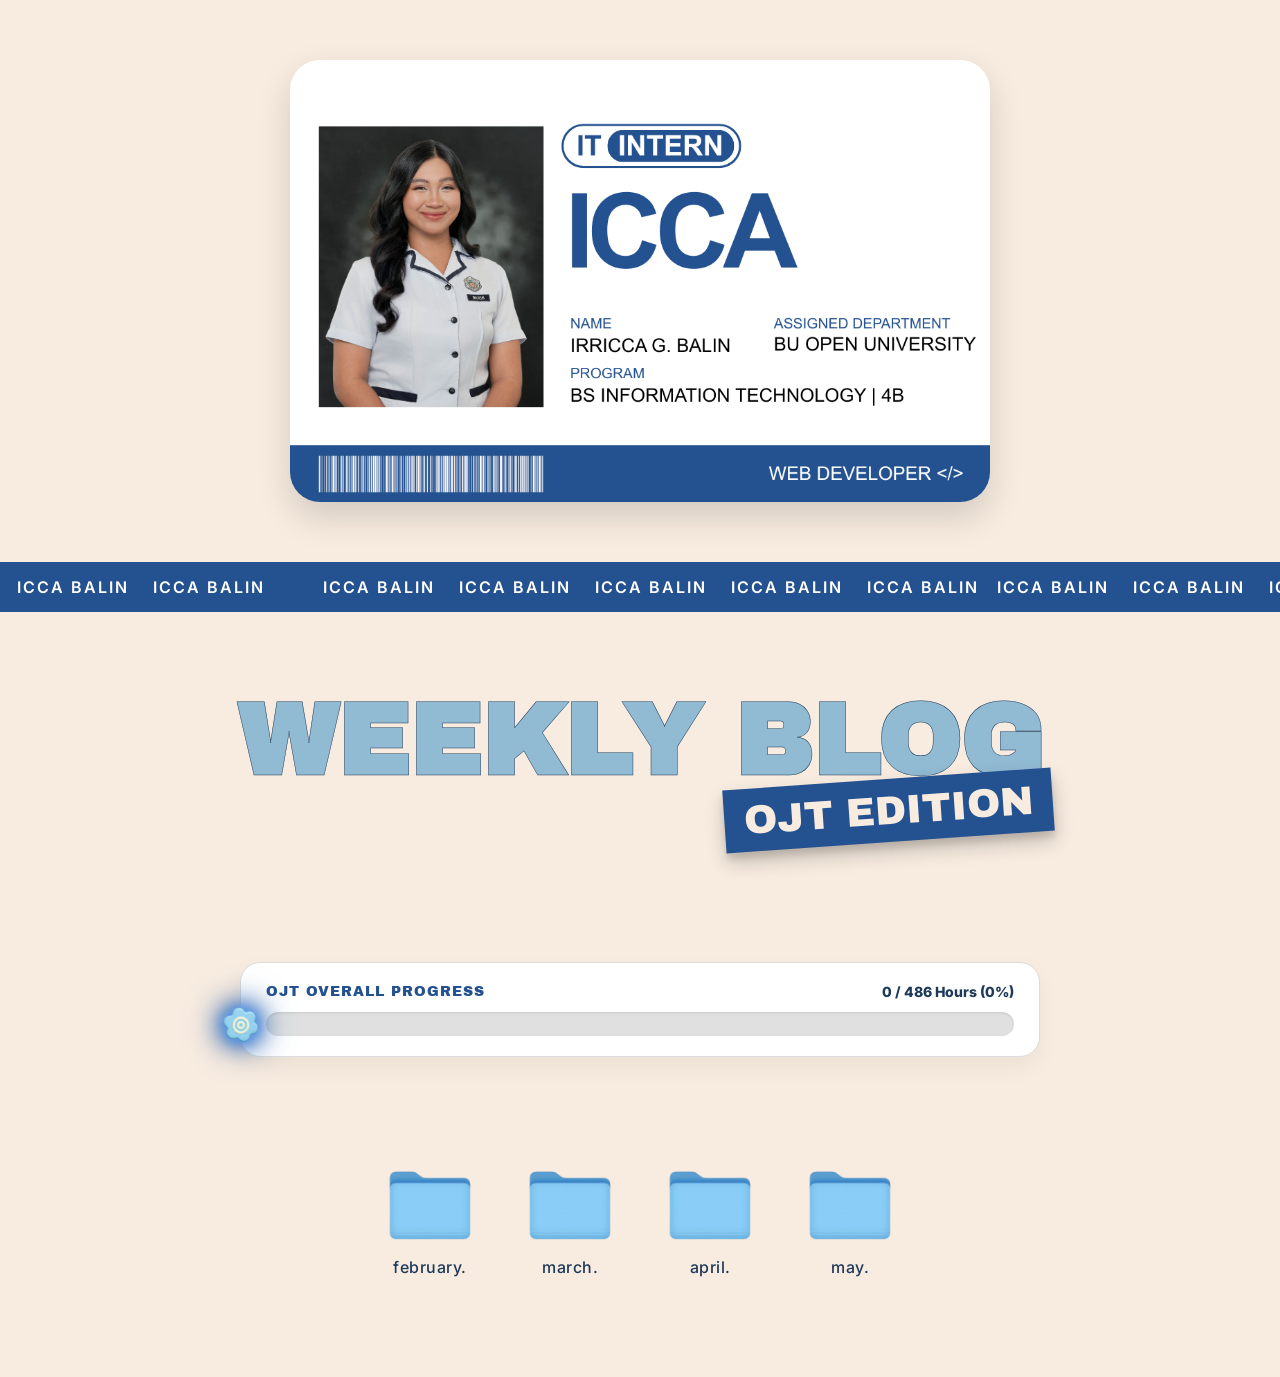
==== OJT_BLOG/landing.html @ 241b34da "final weekly blog site - complete project" ====
<!DOCTYPE html>
<html lang="en">
<head>
    <meta charset="UTF-8">
    <meta name="viewport" content="width=device-width, initial-scale=1.0">
    <title>ICCA Landing Page</title>
    <link rel="stylesheet" href="landing.css">
</head>
<body>

    <div class="landing-container">
        <div class="id-card-section">
            <img src="ID_BLOG.png" alt="ICCA ID Card" class="id-card-img">
        </div>

        <div class="name-repeated-section">
            <div class="marquee-content">
                <span>ICCA BALIN &nbsp;&nbsp; ICCA BALIN &nbsp;&nbsp; ICCA BALIN &nbsp;&nbsp; ICCA BALIN &nbsp;&nbsp; ICCA BALIN &nbsp;&nbsp;</span>
                <span>ICCA BALIN &nbsp;&nbsp; ICCA BALIN &nbsp;&nbsp; ICCA BALIN &nbsp;&nbsp; ICCA BALIN &nbsp;&nbsp; ICCA BALIN &nbsp;&nbsp;ICCA BALIN &nbsp;&nbsp; ICCA BALIN &nbsp;&nbsp; ICCA BALIN &nbsp;&nbsp; ICCA BALIN &nbsp;&nbsp; ICCA BALIN &nbsp;&nbsp;</span>
                
            </div>
        </div>

        <div class="weekly-blog-section">
            <div class="title-container">
                <h1 class="weekly-blog-text">WEEKLY BLOG</h1>
                <div class="ojt-tag">
                    <span>OJT EDITION</span>
                </div>
            </div>
        </div>

        <div class="overall-progress-container">
            <div class="progress-info">
                <span class="progress-label">OJT OVERALL PROGRESS</span>
                <span id="progress-text" class="progress-stats">0 / 486 Hours (0%)</span>
            </div>
            <div class="progress-bar-wrapper">
                <div class="progress-bar-bg">
                    <div id="main-progress-fill" class="progress-bar-fill" style="width: 0%">
                        <img id="progress-star" class="progress-star" src="star.png" alt="star">
                    </div>
                </div>
            </div>
        </div>

        <div class="folders-section">
            <div class="folder-item" onclick="showFolderContent('february')">
                <img src="folder.png" alt="February" class="folder-img">
                <p class="folder-label">february.</p>
            </div>
            <div class="folder-item" onclick="showFolderContent('march')">
                <img src="folder.png" alt="March" class="folder-img">
                <p class="folder-label">march.</p>
            </div>
            <div class="folder-item" onclick="showFolderContent('april')">
                <img src="folder.png" alt="April" class="folder-img">
                <p class="folder-label">april.</p>
            </div>
            <div class="folder-item" onclick="showFolderContent('may')">
                <img src="folder.png" alt="May" class="folder-img">
                <p class="folder-label">may.</p>
            </div>
        </div>

        <div id="blog-content-area" class="blog-details-container" style="display: none;">
        </div>
    </div>

    <div id="imgModal" class="img-modal" onclick="closeModal(event)">
    <div class="modal-box" onclick="event.stopPropagation()">
        <div class="modal-close" onclick="closeModal(event)">✕</div>
        <div id="modalGallery" class="modal-gallery"></div>
    </div>
</div>


    <script>
/* ===============================
   HELPER: Fix decimal issues (clean numbers)
================================ */
function cleanNumber(value) {
    let num = parseFloat(value);
    if (isNaN(num)) return 0;
    if (Math.abs(num - Math.round(num)) < 0.01) {
        return Math.round(num);
    }
    return Math.round(num * 10) / 10;
}

function formatHoursDisplay(value) {
    let cleaned = cleanNumber(value);
    if (Number.isInteger(cleaned)) {
        return cleaned.toString();
    }
    return cleaned.toString();
}

/* ===============================
   SHOW FOLDER CONTENT
================================ */
function showFolderContent(month) {
    const area = document.getElementById('blog-content-area');
    const rawData = localStorage.getItem('ojtBlogData');

    if (!rawData) {
        area.innerHTML = `<p style="text-align:center;">Walang laman ito, teh.</p>`;
        area.style.display = "block";
        return;
    }

    let storedData = JSON.parse(rawData);
    if (!storedData[month] || storedData[month].length === 0) {
        area.innerHTML = `<p style="text-align:center;">waley pa laman hehe.</p>`;
        area.style.display = "block";
        return;
    }

    const data = storedData[month];
    area.style.display = "block";

    let totalMonthHours = 0;
    let totalMonthDays = 0;

    data.forEach(item => {
        if (item.pairs && Array.isArray(item.pairs)) {
            item.pairs.forEach(pair => {
                const h = parseFloat(pair.hours) || 0;
                const d = parseFloat(pair.days) || 0;
                totalMonthHours += h;
                totalMonthDays += d;
            });
        }
    });
    
    totalMonthHours = cleanNumber(totalMonthHours);
    totalMonthDays = cleanNumber(totalMonthDays);

    let html = `
        <div class="monthly-summary-container">
            <h2 class="month-label-display">${month.toUpperCase()} SUMMARY</h2>
            <div class="work-hours-capsule summary-pill">
                Total Days: <span class="hours-num">${totalMonthDays}</span>
                <span class="separator-bar">|</span>
                Total Hours: <span class="hours-num">${totalMonthHours}</span>
            </div>
        </div>
        <div class="week-accordion">
    `;

    data.forEach(item => {
        html += `
            <div class="week-bar" onclick="toggleWeek(this)">
                <div class="week-title">${escapeHtml(item.week)}</div>
                <div class="week-date">${escapeHtml(item.date || "")}</div>
            </div>
            <div class="week-content">
        `;

        const pairs = item.pairs || [];
        pairs.forEach((pair, index) => {
            const reverse = index % 2 ? 'reverse' : '';
            const images = Array.isArray(pair.images) ? pair.images : [];
            const sliderId = `slider-${Math.random().toString(36).substr(2, 9)}`;
            
            const cleanDays = formatHoursDisplay(pair.days || '0');
            const cleanHours = formatHoursDisplay(pair.hours || '0');

            html += `
                <div class="accomplishment-card ${reverse}">
                    <div class="acc-img-container">
                        ${images.length ? `
                            <div class="acc-slider" id="${sliderId}" data-images='${JSON.stringify(images)}' onclick='openModal(this.getAttribute("data-images"))'>
                                ${images.map((img, i) => `<img src="${img}" class="slide ${i === 0 ? 'active' : ''}" onerror="this.src='placeholder.jpg'">`).join('')}
                            </div>
                        ` : `<img src="placeholder.jpg" class="acc-img">`}
                    </div>

                    <div class="acc-info">
                        <div class="acc-header">
                            <h3 class="acc-title">${escapeHtml(pair.title)}</h3>
                            <div class="work-hours-capsule">
                                Days Present: <span class="hours-num">${cleanDays}</span>
                                <span class="separator-bar">|</span>
                                Total Hours: <span class="hours-num">${cleanHours}</span>
                            </div>
                        </div>
                        <p class="acc-desc">
                            ${escapeHtml(pair.description || "").replace(/\n/g, '<br>')}
                        </p>
                    </div>
                </div>
            `;
            if (images.length > 1) setTimeout(() => initSlider(sliderId), 100);
        });
        html += `</div>`;
    });

    html += `</div>`;
    area.innerHTML = html;
    area.scrollIntoView({ behavior: 'smooth' });
}

/* ===============================
   ACCORDION TOGGLE
================================ */
function toggleWeek(el) {
    const content = el.nextElementSibling;
    const isOpen = content.classList.contains('open');

    document.querySelectorAll('.week-content').forEach(c => {
        c.style.maxHeight = null;
        c.classList.remove('open');
    });

    if (!isOpen) {
        content.classList.add('open');
        content.style.maxHeight = content.scrollHeight + 200 + "px";
    }
}

/* ===============================
   IMAGE SLIDER
================================ */
function initSlider(sliderId) {
    const slider = document.getElementById(sliderId);
    if (!slider) return;

    const slides = slider.querySelectorAll('.slide');
    if (slides.length <= 1) return;

    let index = 0;
    setInterval(() => {
        slides[index].classList.remove('active');
        index = (index + 1) % slides.length;
        slides[index].classList.add('active');
    }, 3000);
}

/* ===============================
   MODAL GALLERY
================================ */
function openModal(images) {
    const modal = document.getElementById('imgModal');
    const gallery = document.getElementById('modalGallery');

    let parsedImages = [];

    try {
        parsedImages = JSON.parse(images || "[]");
    } catch (e) {
        console.error("Modal parse error:", e);
        parsedImages = [];
    }

    gallery.innerHTML = parsedImages.map(img =>
        `<img src="${img}" onerror="this.src='placeholder.jpg'">`
    ).join('');

    modal.classList.add('active');
}

function closeModal(e) {
    const modal = document.getElementById('imgModal');

    if (!e || e.target.id === 'imgModal') {
        modal.classList.remove('active');
    }

    if (e && e.target.closest('.modal-close')) {
        modal.classList.remove('active');
    }
}

/* ===============================
   UPDATE STAR POSITION - SUMASABAY SA PROGRESS
================================ */
function updateStarPosition() {
    const progressFill = document.getElementById('main-progress-fill');
    const star = document.getElementById('progress-star');
    
    if (progressFill && star) {
        const fillWidth = progressFill.offsetWidth;
        const starWidth = star.offsetWidth;
        
        // I-position ang star sa dulo ng progress fill
        // Ang negative right value ay ilalagay ang star sa right edge ng fill
        if (fillWidth > 0) {
            // Para lumabas ng konti sa dulo ng fill
            star.style.right = `-${starWidth / 2}px`;
        }
        
        // Kapag almost full na (98% pataas), adjust para hindi lumampas
        const parentWidth = progressFill.parentElement.offsetWidth;
        const percentage = (fillWidth / parentWidth) * 100;
        
        if (percentage > 98) {
            star.style.right = 'auto';
            star.style.left = `${fillWidth - starWidth/2}px`;
        }
    }
}

/* ===============================
   UPDATE OVERALL PROGRESS - DITO GUMAGALAW ANG STAR
================================ */
function updateOverallProgress() {
    const rawData = localStorage.getItem('ojtBlogData');
    const targetHours = 486;
    let totalHours = 0;

    if (rawData) {
        const storedData = JSON.parse(rawData);
        for (const month in storedData) {
            if (storedData[month] && Array.isArray(storedData[month])) {
                storedData[month].forEach(week => {
                    if (week.pairs && Array.isArray(week.pairs)) {
                        week.pairs.forEach(pair => {
                            totalHours += parseFloat(pair.hours) || 0;
                        });
                    }
                });
            }
        }
    }
    
    let cleanTotalHours = cleanNumber(totalHours);
    let percent = (cleanTotalHours / targetHours) * 100;
    percent = Math.min(percent, 100);
    let percentDisplay = Math.round(percent * 10) / 10;
    
    // Update ang width ng progress bar
    const progressFill = document.getElementById('main-progress-fill');
    progressFill.style.width = percent + "%";
    
    // Update ang text
    document.getElementById('progress-text').innerText = `${cleanTotalHours} / ${targetHours} Hours (${percentDisplay}%)`;
    
    // IMPORTANTE: Tawagin para gumalaw ang star kasama ng progress bar
    // Maghintay ng konti para matapos ang CSS transition
    setTimeout(() => {
        updateStarPosition();
    }, 50);
    
    // Para siguradong tama ang position pagkatapos ng animation
    setTimeout(() => {
        updateStarPosition();
    }, 850);
}

/* ===============================
   SECURITY: Escape HTML
================================ */
function escapeHtml(str) {
    if (!str) return '';
    return str.replace(/[&<>]/g, m =>
        m === '&' ? '&amp;' : m === '<' ? '&lt;' : '&gt;'
    );
}

/* ===============================
   INITIALIZE - LISTEN SA PAGE LOAD AT STORAGE CHANGES
================================ */
document.addEventListener('DOMContentLoaded', () => {
    updateOverallProgress();
    
    // Gumamit ng ResizeObserver para ma-detect ang size changes ng progress bar
    const observer = new ResizeObserver(() => {
        updateStarPosition();
    });
    
    const progressFill = document.getElementById('main-progress-fill');
    if (progressFill) observer.observe(progressFill);
    
    // Makinig sa localStorage changes (kung mag-add ng hours sa ibang tab)
    window.addEventListener('storage', (e) => {
        if (e.key === 'ojtBlogData') {
            updateOverallProgress();
        }
    });
});

// Para sa mga mag-aadd ng hours through forms, pwedeng tawagin ito manually
window.refreshProgress = function() {
    updateOverallProgress();
};


</script>
</body>
</html>
---- OJT_BLOG/landing.css ----
@import url('https://fonts.googleapis.com/css2?family=Archivo+Black&family=Inter:wght@400;700&display=swap');

* {
    margin: 0;
    padding: 0;
    box-sizing: border-box;
}

body {
    background-color: #F8ECE0;
    color: #1e3a5a;
    font-family: 'Inter', sans-serif;
    overflow-x: hidden;
}

.landing-container {
    display: flex;
    flex-direction: column;
    align-items: center;
    padding: 60px 0;
}

/* --- ID Card Section --- */
.id-card-section {
    width: 90%;
    max-width: 700px;
    margin-bottom: 60px;
    perspective: 1000px;
}

.id-card-img {
    width: 100%;
    height: auto;
    display: block;
    border-radius: 30px;
    box-shadow: 0 15px 35px rgba(0, 0, 0, 0.15);
    animation: floatingID 4s ease-in-out infinite;
    transition: transform 0.4s cubic-bezier(0.175, 0.885, 0.32, 1.275), box-shadow 0.3s ease;
}

@keyframes floatingID {
    0% {
        transform: rotate(-3deg) translateY(0px);
    }
    50% {
        transform: rotate(-2deg) translateY(-15px);
    }
    100% {
        transform: rotate(-3deg) translateY(0px);
    }
}

.id-card-img:hover {
    animation-play-state: paused;
    transform: rotate(0deg) scale(1.03) translateY(-5px);
    box-shadow: 0 25px 50px rgba(0, 0, 0, 0.2);
    cursor: pointer;
}

/* --- Repeated Name Section (STATIC - NO MOVEMENT) --- */
.name-repeated-section {
    background-color: #245290;
    color: #ffffff;
    width: 100%;
    padding: 15px 0;
    margin-bottom: 60px;
    overflow: hidden;
    text-align: center;
}

.marquee-content {
    display: flex;
    justify-content: center;
    white-space: nowrap;
    width: 100%;
}

.marquee-content span {
    font-size: 16px;
    font-weight: 600;
    letter-spacing: 2px;
    padding: 0 20px;
    display: inline-block;
}

/* --- Weekly Blog Section --- */
.weekly-blog-section {
    width: 100%;
    display: flex;
    justify-content: center;
    padding: 20px;
}

.title-container {
    position: relative;
    display: inline-block;
}

.weekly-blog-text {
    font-family: 'Archivo Black', sans-serif;
    font-size: 100px;
    color: #91bad3;
    -webkit-text-stroke: .5px #1e3a5a;
    line-height: 1;
    text-align: center;
}

.ojt-tag {
    background-color: #245290;
    padding: 10px 20px;
    position: absolute;
    bottom: -50px;
    right: -10px;
    transform: rotate(-4deg);
    box-shadow: 0 10px 20px rgba(0, 0, 0, 0.2), 0 6px 6px rgba(0, 0, 0, 0.1);
    transition: all 0.3s ease;
}

.ojt-tag:hover {
    transform: rotate(-4deg) translateY(-3px);
    box-shadow: 0 15px 30px rgba(0, 0, 0, 0.25);
}

.ojt-tag span {
    color: #F8ECE0;
    font-family: 'Archivo Black', sans-serif;
    font-size: 40px;
    display: block;
}

/* --- Progress Bar with Star Image and Glow --- */
.overall-progress-container {
    width: 90%;
    max-width: 800px;
    margin: 150px auto 0 auto;
    background: #ffffff;
    padding: 20px 25px;
    border-radius: 20px;
    box-shadow: 0 10px 25px rgba(0,0,0,0.05);
    border: 1px solid #dcdcdc;
    position: relative;
}

.progress-info {
    display: flex;
    justify-content: space-between;
    align-items: center;
    margin-bottom: 12px;
    flex-wrap: wrap;
    gap: 10px;
}

.progress-label {
    font-family: 'Archivo Black', sans-serif;
    font-size: 14px;
    color: #245290;
    letter-spacing: 1px;
}

.progress-stats {
    font-family: 'Inter', sans-serif;
    font-weight: 800;
    font-size: 14px;
    color: #1e3a5a;
}

.progress-bar-wrapper {
    position: relative;
    width: 100%;
}

.progress-bar-bg {
    width: 100%;
    height: 24px;
    background-color: #e0e0e0;
    border-radius: 50px;
    overflow: visible;
    position: relative;
    box-shadow: inset 0 1px 3px rgba(0,0,0,0.1);
}

.progress-bar-fill {
    height: 100%;
    background: linear-gradient(90deg, #91bad3, #245290);
    border-radius: 50px;
    transition: width 0.8s cubic-bezier(0.4, 0, 0.2, 1);
    position: relative;
    box-shadow: 0 1px 3px rgba(0,0,0,0.2);
}

/* Star image on the progress bar */
.progress-star {
    position: absolute;
    right: -18px;
    top: 70%;
    transform: translateY(-50%);
    width: 90px;
    height: 90px;
    object-fit: contain;
    pointer-events: none;
    z-index: 10;
    transition: right 0.8s cubic-bezier(0.4, 0, 0.2, 1);
    
    /* Brighter Blue Glow effect */
    filter: drop-shadow(0 0 5px #5ba0f0) 
            drop-shadow(0 0 10px #3a7bd5)
            drop-shadow(0 0 15px #1e55a0);
    
    /* Animation for pulsing */
    animation: starPulse 1.5s ease-in-out infinite;
}

/* Glowing animation - Brighter Blue version */
@keyframes starPulse {
    0%, 100% {
        transform: translateY(-50%) scale(1);
        filter: drop-shadow(0 0 5px #5ba0f0) 
                drop-shadow(0 0 10px #3a7bd5)
                drop-shadow(0 0 15px #1e55a0);
    }
    50% {
        transform: translateY(-50%) scale(1.15);
        filter: drop-shadow(0 0 15px #6bb3ff) 
                drop-shadow(0 0 25px #4a90e2)
                drop-shadow(0 0 35px #2c5aa0);
    }
}

/* --- Folders Section --- */
.folders-section {
    display: flex;
    justify-content: center;
    align-items: flex-start;
    gap: 40px;
    width: 100%;
    max-width: 800px;
    margin: 90px auto 40px auto;
    padding: 0 20px;
}

.folder-item {
    display: flex;
    flex-direction: column;
    align-items: center;
    text-align: center;
    width: 100px;
}

.folder-img {
    width: 120%;
    height: auto;
    margin-bottom: -10px;
    cursor: pointer;
    transition: transform 0.2s ease-in-out;
}

.folder-img:hover {
    transform: scale(1.05);
}

.folder-label {
    font-family: 'Inter', sans-serif;
    font-size: 16px;
    font-weight: 500;
    color: #1e3a5a;
    letter-spacing: 0.5px;
    text-align: center;
}

/* --- Blog Details Container --- */
.blog-details-container {
    background-color: #ffffff;
    width: 95%;
    max-width: 1100px;
    margin: 50px auto;
    padding: 30px;
    border-radius: 25px;
    border: 1.5px solid #dcdcdc;
    box-shadow: 0 10px 30px rgba(0, 0, 0, 0.05);
    overflow: hidden;
}

/* --- Week Bar --- */
.week-bar {
    background-color: #91bad3;
    color: #1e3a5a;
    width: 100%;
    padding: 20px;
    border-radius: 15px;
    cursor: pointer;
    text-align: center;
    margin-bottom: 10px;
    transition: all 0.3s ease;
    display: flex;
    flex-direction: column;
    justify-content: center;
    border: none;
}

.week-bar:hover {
    background-color: #7aaccb;
}

/* --- Accordion Body --- */
.week-content {
    background-color: #F8ECE0;
    border-radius: 20px;
    margin-bottom: 20px;
    max-height: 0;
    overflow: hidden;
    transition: max-height 0.45s ease;
}

.accomplishment-card.reverse {
    grid-template-columns: 1fr 200px;
}

.accomplishment-card.reverse .acc-img-container {
    order: 2;
}

.accomplishment-card.reverse .acc-info {
    order: 1;
    text-align: right;
}

.accomplishment-card.reverse .acc-header {
    flex-direction: row-reverse;
}

.accomplishment-card {
    display: grid;
    grid-template-columns: 200px 1fr;
    gap: 30px;
    background-color: #f8ece0;
    padding: 30px;
    border-radius: 24px;
    align-items: start;
}

.acc-img-container {
    width: 200px;
    height: 200px;
    border-radius: 18px;
    overflow: hidden;
    background: #ddd;
}

.acc-img {
    width: 100%;
    height: 100%;
    object-fit: cover;
}

.acc-info {
    display: flex;
    flex-direction: column;
    gap: 12px;
}

.acc-header {
    display: flex;
    justify-content: space-between;
    align-items: center;
}

.acc-title {
    font-family: 'Archivo Black', sans-serif;
    font-size: 26px;
    color: #1e3a5a;
    margin: 0;
}

/* Capsule Design */
.work-hours-capsule {
    display: inline-flex;
    align-items: center;
    background-color: #ffffff;
    border: 1.5px solid #1e3a5a;
    padding: 6px 20px;
    border-radius: 999px;
    font-size: 16px;
    font-weight: 700;
    color: #000000;
    text-transform: lowercase;
    gap: 10px;
    white-space: nowrap;
    box-shadow: 0 4px 10px rgba(0, 0, 0, 0.05);
}

.hours-num {
    color: #3b5998;
    font-weight: 800;
}

.separator-bar {
    color: #91bad3;
    font-weight: 300;
    margin: 0 2px;
}

.week-title {
    font-size: 30px;
    font-weight: 700;
}

.acc-desc {
    font-size: 14px;
    line-height: 1.7;
    color: #1e3a5a;
}

/* Monthly Summary */
.monthly-summary-container {
    display: flex;
    justify-content: space-between;
    align-items: center;
    padding: 10px 10px 30px 10px;
    border-bottom: 2px dashed #91bad3;
    margin-bottom: 30px;
    flex-wrap: wrap;
    gap: 15px;
}

.month-label-display {
    font-family: 'Archivo Black', sans-serif;
    font-size: 28px;
    color: #245290;
    letter-spacing: -1px;
}

.summary-pill {
    padding: 10px 30px;
    font-size: 20px;
    background-color: #f0f4f8;
}

/* Slider */
.acc-slider {
    position: relative;
    width: 100%;
    height: 220px;
    overflow: hidden;
    cursor: pointer;
}

.acc-slider img {
    position: absolute;
    inset: 0;
    width: 100%;
    height: 100%;
    object-fit: cover;
    opacity: 0;
    transition: opacity 0.6s ease;
}

.acc-slider img.active {
    opacity: 1;
}

/* Modal */
.img-modal {
    position: fixed;
    inset: 0;
    background: rgba(0,0,0,.85);
    display: none;
    justify-content: center;
    align-items: center;
    z-index: 999;
}

.img-modal.active {
    display: flex;
}

.modal-box {
    background: #fff;
    max-width: 90%;
    max-height: 85%;
    padding: 20px;
    border-radius: 16px;
    overflow-y: auto;
}

.modal-gallery {
    display: grid;
    grid-template-columns: repeat(auto-fit, minmax(180px, 1fr));
    gap: 10px;
    padding: 10px;
    max-height: 70vh;
    overflow-y: auto;
}

.modal-gallery img {
    width: 100%;
    border-radius: 10px;
    object-fit: cover;
}

.modal-close {
    text-align: right;
    font-size: 22px;
    cursor: pointer;
}

/* --- MOBILE RESPONSIVE --- */

/* Tablet and smaller devices */
@media (max-width: 768px) {
    .landing-container {
        padding: 40px 15px;
    }

    /* ID Card */
    .id-card-section {
        width: 90%;
        margin-bottom: 40px;
    }

    /* Name Repeat Section - NO WRAP, Horizontal Scroll */
    .name-repeated-section {
        width: 120%;
        padding: 12px 0;
        overflow-x: auto;
        overflow-y: hidden;
        white-space: nowrap;
    }
    
    .marquee-content {
        display: inline-flex;
        white-space: nowrap;
    }
    
    .marquee-content span {
        font-size: 13px;
        padding: 0 15px;
        letter-spacing: 1.5px;
        white-space: nowrap;
    }

    /* Weekly Blog Title */
    .weekly-blog-text {
        font-size: 55px;
        -webkit-text-stroke: 1px #1e3a5a;
    }

    .ojt-tag {
        padding: 6px 12px;
        bottom: -30px;
        right: -5px;
    }

    .ojt-tag span {
        font-size: 22px;
    }

    /* Progress Bar */
    .overall-progress-container {
        margin: 100px auto 0 auto;
        padding: 15px 20px;
    }
    
    .progress-info {
        flex-direction: row;
        justify-content: space-between;
    }
    
    .progress-label {
        font-size: 12px;
    }
    
    .progress-stats {
        font-size: 12px;
    }
    
    .progress-star {
        width: 90px;
        height: 90px;
        right: -12px;
        top: 60%;
    }
    
    .progress-bar-bg {
        height: 18px;
    }

    /* Folders */
    .folders-section {
        gap: 25px;
        margin-top: 60px;
        flex-wrap: wrap;
    }

    .folder-item {
        width: 85px;
    }

    .folder-label {
        font-size: 13px;
    }

    /* Blog Container */
    .blog-details-container {
        width: 100%;
        padding: 20px 15px;
        margin: 30px auto;
        border-radius: 20px;
    }

    /* Week Bar */
    .week-bar {
        padding: 15px;
        border-radius: 12px;
    }

    .week-title {
        font-size: 22px;
    }
    
    .week-date {
        font-size: 12px;
    }

    /* Accomplishment Cards */
    .accomplishment-card,
    .accomplishment-card.reverse {
        grid-template-columns: 1fr;
        text-align: center;
        padding: 20px;
        gap: 20px;
    }
    
    .accomplishment-card.reverse .acc-info {
        text-align: center;
    }
    
    .accomplishment-card.reverse .acc-header {
        flex-direction: column;
    }

    /* FIXED: Image styles only - no background, perfect fit */
    .acc-img-container {
        margin: 0 auto;
        width: 100%;
        max-width: 250px;
        height: 200px;
        background: transparent;
        border-radius: 18px;
        overflow: hidden;
    }
    
    .acc-img {
        width: 100%;
        height: 100%;
        object-fit: cover;
        object-position: center;
        background: transparent;
    }
    
    .acc-slider {
        width: 100%;
        height: 100%;
        background: transparent;
        border-radius: 18px;
    }
    
    .acc-slider img {
        width: 100%;
        height: 100%;
        object-fit: cover;
        object-position: center;
        background: transparent;
    }

    .acc-header {
        flex-direction: column;
        gap: 10px;
    }

    .acc-title {
        font-size: 22px;
    }
    
    .work-hours-capsule {
        font-size: 13px;
        padding: 5px 15px;
        white-space: normal;
        flex-wrap: wrap;
        justify-content: center;
    }
    
    /* Monthly Summary */
    .monthly-summary-container {
        flex-direction: column;
        text-align: center;
        padding: 10px 5px 20px 5px;
    }
    
    .month-label-display {
        font-size: 24px;
    }
    
    .summary-pill {
        font-size: 16px;
        padding: 8px 20px;
    }
}

/* Small Mobile Devices */
@media (max-width: 480px) {

    .id-card-img{
        border-radius: 20px;
    }
    
    .landing-container {
        padding: 30px 10px;
    }
    
    /* Name Repeat - NO WRAP */
    .name-repeated-section {
        padding: 10px 0;
    }
    
    .marquee-content span {
        font-size: 11px;
        padding: 0 10px;
        letter-spacing: 1px;
    }
    
    /* Weekly Blog Title */
    .weekly-blog-text {
        font-size: 45px;
        -webkit-text-stroke: 0.5px #1e3a5a;
    }
    
    .ojt-tag {
        padding: 4px 10px;
        bottom: -25px;
        right: -8px;
    }
    
    .ojt-tag span {
        font-size: 20px;
    }
    
    /* Progress Bar */
    .overall-progress-container {
        padding: 12px 15px;
        margin: 80px auto 0 auto;
    }
    
    .progress-label {
        font-size: 11px;
    }
    
    .progress-stats {
        font-size: 11px;
    }
    
    .progress-star {
        width: 60px;
        height: 60px;
        right: -10px;
        top: 65%;
    }
    
    .progress-bar-bg {
        height: 16px;
    }
    
    /* Folders */
    .folders-section {
        gap: 15px;
        margin-top: 50px;
    }
    
    .folder-item {
        width: 80px;
    }
    
    .folder-img {
        width: 110%;
    }
    
    .folder-label {
        font-size: 12px;
    }
    
    /* Blog Container */
    .blog-details-container {
        padding: 15px 12px;
    }
    
    /* Week Bar */
    .week-bar {
        padding: 12px;
    }
    
    .week-title {
        font-size: 18px;
    }
    
    .week-date {
        font-size: 10px;
    }
    
    /* Cards */
    .accomplishment-card,
    .accomplishment-card.reverse {
        padding: 15px;
        gap: 15px;
    }
    
    /* FIXED: Image styles for small mobile */
    .acc-img-container {
        max-width: 220px;
        height: 180px;
        background: transparent;
    }
    
    .acc-title {
        font-size: 18px;
    }
    
    .acc-desc {
        font-size: 12px;
        line-height: 1.5;
    }
    
    .work-hours-capsule {
        font-size: 11px;
        padding: 4px 12px;
        gap: 6px;
    }
    
    /* Monthly Summary */
    .month-label-display {
        font-size: 20px;
    }
    
    .summary-pill {
        font-size: 13px;
        padding: 6px 15px;
    }
    
    /* FIXED: Slider images */
    .acc-slider {
        height: 180px;
        background: transparent;
    }
}

/* Extra small devices */
@media (max-width: 360px) {
    .weekly-blog-text {
        font-size: 32px;
    }
    
    .ojt-tag span {
        font-size: 14px;
    }
    
    .folder-item {
        width: 60px;
    }
    
    .folder-label {
        font-size: 10px;
    }
    
    .progress-star {
        width: 50px;
        height: 50px;
        right: -8px;
    }
    
    /* FIXED: Image styles for extra small */
    .acc-img-container {
        max-width: 200px;
        height: 160px;
    }
    
    .acc-slider {
        height: 160px;
    }
    
    .acc-title {
        font-size: 16px;
    }
    
    .month-label-display {
        font-size: 18px;
    }
}

/* Landscape mode */
@media (max-height: 500px) and (orientation: landscape) {
    .landing-container {
        padding: 20px 0;
    }
    
    .id-card-section {
        margin-bottom: 20px;
    }
    
    .name-repeated-section {
        margin-bottom: 20px;
    }
    
    .overall-progress-container {
        margin: 40px auto 0 auto;
    }
    
    .folders-section {
        margin: 40px auto 20px auto;
    }
    
    /* FIXED: Image styles for landscape */
    .acc-img-container {
        max-width: 200px;
        height: 150px;
    }
    
    .acc-slider {
        height: 150px;
    }
}
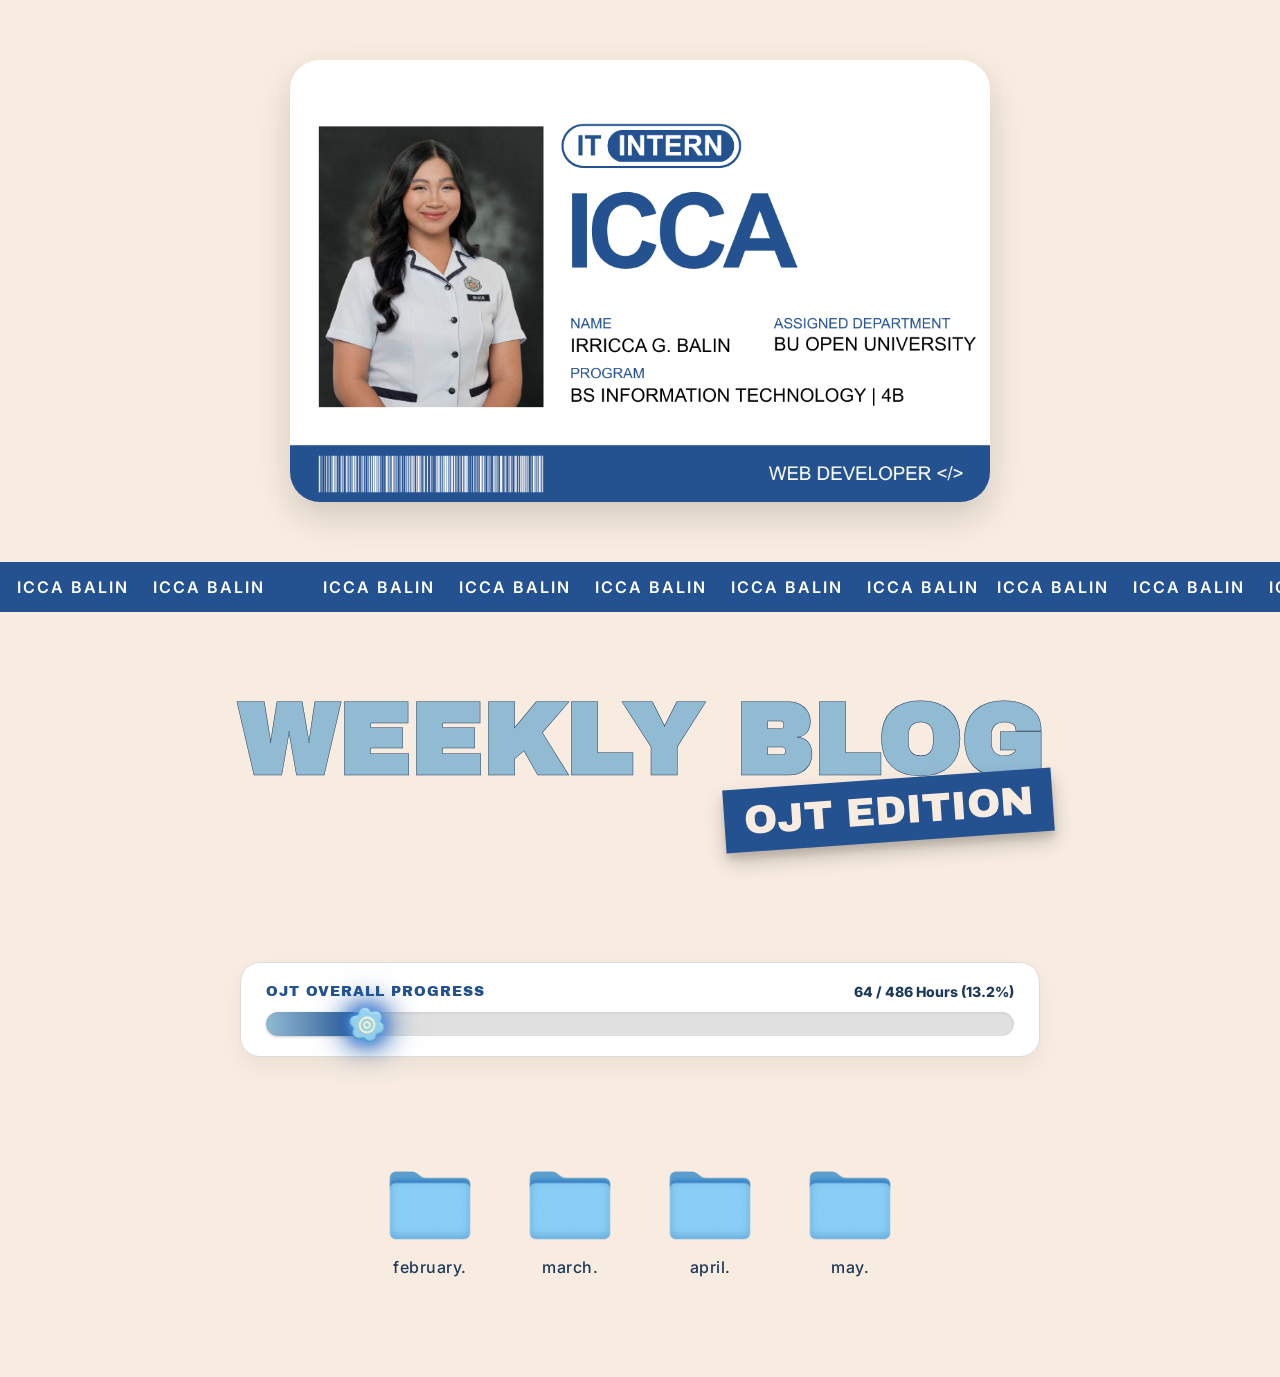
==== commit e39872d1: "hardcoded may entry" ====
--- a/OJT_BLOG/landing.html
+++ b/OJT_BLOG/landing.html
@@ -75,7 +75,43 @@
 </div>
 
 
-    <script>
+   <script>
+/* ===============================
+   HARDCODED MAY DATA (DISPLAY-ONLY)
+================================ */
+const HARDCODED_MAY = [
+    {
+        week: "Week 15",
+        date: "May 20–24, 2025",
+        pairs: [
+            {
+                title: "System Final Presentation and Turnover",
+                description: "Presented the completed system to the mentor, explained the system workflow, core features, and deployment process. Conducted system turnover and addressed final clarifications.",
+                days: 5,
+                hours: 40,
+                images: [
+                    "https://your-image-url-1.jpg",
+                    "https://your-image-url-2.jpg"
+                ]
+            }
+        ]
+    },
+    {
+        week: "Week 16",
+        date: "May 27–31, 2025",
+        pairs: [
+            {
+                title: "Final Documentation and System Refinement",
+                description: "Completed system documentation, performed final UI refinements, fixed minor bugs, and ensured the system was ready for submission.",
+                days: 3,
+                hours: 24,
+                images: [
+                    "https://your-image-url-3.jpg"
+                ]
+            }
+        ]
+    }
+];
 /* ===============================
    HELPER: Fix decimal issues (clean numbers)
 ================================ */
@@ -101,22 +137,30 @@
 ================================ */
 function showFolderContent(month) {
     const area = document.getElementById('blog-content-area');
-    const rawData = localStorage.getItem('ojtBlogData');
-
-    if (!rawData) {
-        area.innerHTML = `<p style="text-align:center;">Walang laman ito, teh.</p>`;
-        area.style.display = "block";
-        return;
-    }
-
-    let storedData = JSON.parse(rawData);
-    if (!storedData[month] || storedData[month].length === 0) {
-        area.innerHTML = `<p style="text-align:center;">waley pa laman hehe.</p>`;
-        area.style.display = "block";
-        return;
-    }
-
-    const data = storedData[month];
+    let data = [];
+
+    /* ===== HANDLE MAY (HARDCODED) ===== */
+    if (month === 'may') {
+        data = HARDCODED_MAY;
+    } else {
+        const rawData = localStorage.getItem('ojtBlogData');
+
+        if (!rawData) {
+            area.innerHTML = `<p style="text-align:center;">Walang laman ito, teh.</p>`;
+            area.style.display = "block";
+            return;
+        }
+
+        const storedData = JSON.parse(rawData);
+        if (!storedData[month] || storedData[month].length === 0) {
+            area.innerHTML = `<p style="text-align:center;">waley pa laman hehe.</p>`;
+            area.style.display = "block";
+            return;
+        }
+
+        data = storedData[month];
+    }
+
     area.style.display = "block";
 
     let totalMonthHours = 0;
@@ -125,14 +169,12 @@
     data.forEach(item => {
         if (item.pairs && Array.isArray(item.pairs)) {
             item.pairs.forEach(pair => {
-                const h = parseFloat(pair.hours) || 0;
-                const d = parseFloat(pair.days) || 0;
-                totalMonthHours += h;
-                totalMonthDays += d;
+                totalMonthHours += parseFloat(pair.hours) || 0;
+                totalMonthDays += parseFloat(pair.days) || 0;
             });
         }
     });
-    
+
     totalMonthHours = cleanNumber(totalMonthHours);
     totalMonthDays = cleanNumber(totalMonthDays);
 
@@ -157,21 +199,21 @@
             <div class="week-content">
         `;
 
-        const pairs = item.pairs || [];
-        pairs.forEach((pair, index) => {
+        (item.pairs || []).forEach((pair, index) => {
             const reverse = index % 2 ? 'reverse' : '';
             const images = Array.isArray(pair.images) ? pair.images : [];
             const sliderId = `slider-${Math.random().toString(36).substr(2, 9)}`;
-            
-            const cleanDays = formatHoursDisplay(pair.days || '0');
-            const cleanHours = formatHoursDisplay(pair.hours || '0');
 
             html += `
                 <div class="accomplishment-card ${reverse}">
                     <div class="acc-img-container">
                         ${images.length ? `
-                            <div class="acc-slider" id="${sliderId}" data-images='${JSON.stringify(images)}' onclick='openModal(this.getAttribute("data-images"))'>
-                                ${images.map((img, i) => `<img src="${img}" class="slide ${i === 0 ? 'active' : ''}" onerror="this.src='placeholder.jpg'">`).join('')}
+                            <div class="acc-slider" id="${sliderId}" data-images='${JSON.stringify(images)}'
+                                 onclick='openModal(this.getAttribute("data-images"))'>
+                                ${images.map((img, i) =>
+                                    `<img src="${img}" class="slide ${i === 0 ? 'active' : ''}"
+                                          onerror="this.src='placeholder.jpg'">`
+                                ).join('')}
                             </div>
                         ` : `<img src="placeholder.jpg" class="acc-img">`}
                     </div>
@@ -180,9 +222,9 @@
                         <div class="acc-header">
                             <h3 class="acc-title">${escapeHtml(pair.title)}</h3>
                             <div class="work-hours-capsule">
-                                Days Present: <span class="hours-num">${cleanDays}</span>
+                                Days Present: <span class="hours-num">${formatHoursDisplay(pair.days)}</span>
                                 <span class="separator-bar">|</span>
-                                Total Hours: <span class="hours-num">${cleanHours}</span>
+                                Total Hours: <span class="hours-num">${formatHoursDisplay(pair.hours)}</span>
                             </div>
                         </div>
                         <p class="acc-desc">
@@ -191,8 +233,10 @@
                     </div>
                 </div>
             `;
+
             if (images.length > 1) setTimeout(() => initSlider(sliderId), 100);
         });
+
         html += `</div>`;
     });
 
@@ -312,40 +356,33 @@
     if (rawData) {
         const storedData = JSON.parse(rawData);
         for (const month in storedData) {
-            if (storedData[month] && Array.isArray(storedData[month])) {
-                storedData[month].forEach(week => {
-                    if (week.pairs && Array.isArray(week.pairs)) {
-                        week.pairs.forEach(pair => {
-                            totalHours += parseFloat(pair.hours) || 0;
-                        });
-                    }
+            storedData[month]?.forEach(week => {
+                week.pairs?.forEach(pair => {
+                    totalHours += parseFloat(pair.hours) || 0;
                 });
-            }
-        }
-    }
-    
-    let cleanTotalHours = cleanNumber(totalHours);
-    let percent = (cleanTotalHours / targetHours) * 100;
-    percent = Math.min(percent, 100);
-    let percentDisplay = Math.round(percent * 10) / 10;
-    
-    // Update ang width ng progress bar
+            });
+        }
+    }
+
+    // ✅ ADD HARDCODED MAY
+    HARDCODED_MAY.forEach(week => {
+        week.pairs.forEach(pair => {
+            totalHours += parseFloat(pair.hours) || 0;
+        });
+    });
+
+    const cleanTotalHours = cleanNumber(totalHours);
+    let percent = Math.min((cleanTotalHours / targetHours) * 100, 100);
+    const percentDisplay = Math.round(percent * 10) / 10;
+
     const progressFill = document.getElementById('main-progress-fill');
     progressFill.style.width = percent + "%";
-    
-    // Update ang text
-    document.getElementById('progress-text').innerText = `${cleanTotalHours} / ${targetHours} Hours (${percentDisplay}%)`;
-    
-    // IMPORTANTE: Tawagin para gumalaw ang star kasama ng progress bar
-    // Maghintay ng konti para matapos ang CSS transition
-    setTimeout(() => {
-        updateStarPosition();
-    }, 50);
-    
-    // Para siguradong tama ang position pagkatapos ng animation
-    setTimeout(() => {
-        updateStarPosition();
-    }, 850);
+
+    document.getElementById('progress-text')
+        .innerText = `${cleanTotalHours} / ${targetHours} Hours (${percentDisplay}%)`;
+
+    setTimeout(updateStarPosition, 50);
+    setTimeout(updateStarPosition, 850);
 }
 
 /* ===============================
@@ -388,4 +425,4 @@
 
 </script>
 </body>
-</html>+</html>
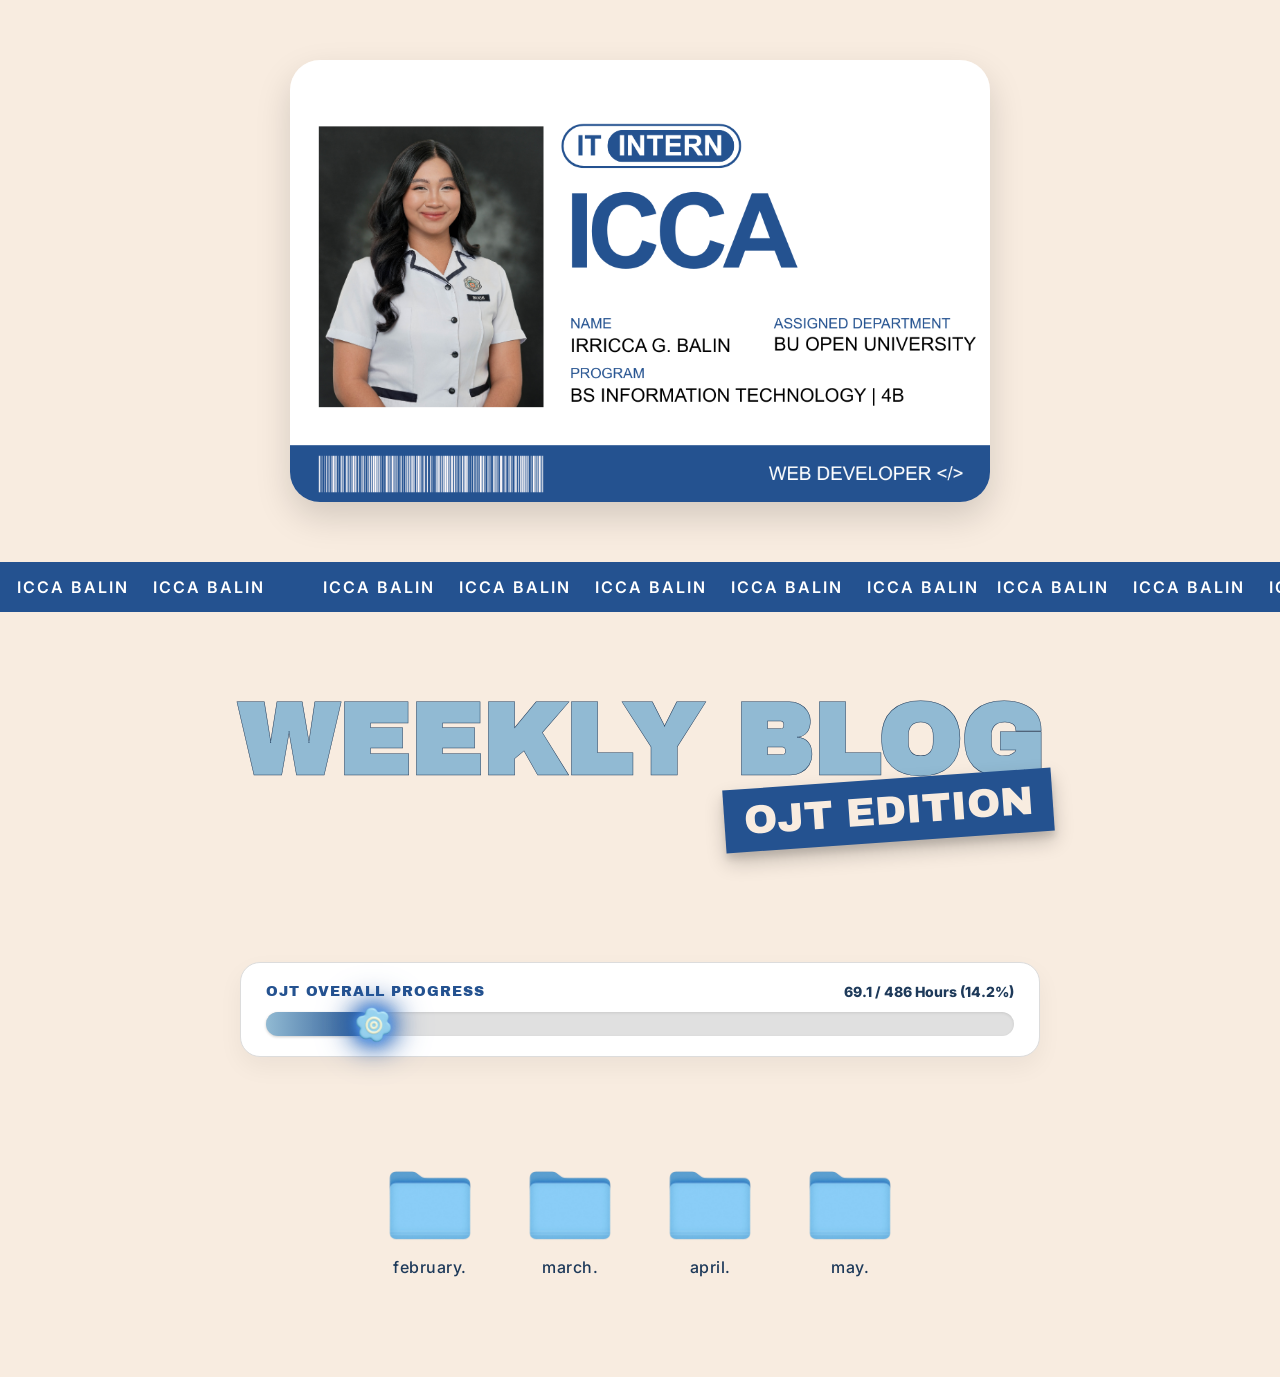
==== commit 3dff211b: "hardcoded may entry final" ====
--- a/OJT_BLOG/landing.html
+++ b/OJT_BLOG/landing.html
@@ -81,32 +81,48 @@
 ================================ */
 const HARDCODED_MAY = [
     {
-        week: "Week 15",
-        date: "May 20–24, 2025",
+        week: "Week 01",
+        date: "May 04–08",
         pairs: [
             {
-                title: "System Final Presentation and Turnover",
-                description: "Presented the completed system to the mentor, explained the system workflow, core features, and deployment process. Conducted system turnover and addressed final clarifications.",
-                days: 5,
-                hours: 40,
+                title: "Onsite Accomplishment",
+                description: "I focused mainly on clerical tasks assigned by the faculty staff, assisting in organizing and managing various documents and office-related work. During this period, I also started creating a blog, where we structured and prepared content to document activities and updates in a more organized and accessible format.",
+                days: 4,
+                hours: 41.2,
                 images: [
-                    "https://your-image-url-1.jpg",
-                    "https://your-image-url-2.jpg"
+                    "images/week1.jpeg",
+                    "images/week1.2.jpeg",
+                    "images/week1.3.jpeg",
+                    "images/week1.4.jpeg",
+                    "images/week1.5.jpg"
+                ]
+            },
+            {
+                title: "Work From Home Accomplishment",
+                description: "While working from home, I focused on finalizing the BU-ETEEAP system by polishing both the front-end and back-end components. This included fixing remaining issues, refining the user interface, ensuring all features were functioning properly, and preparing the system for final review and deployment.",
+                days: 1,
+                hours: 8,
+                images: [
+                    "images/wfh1.png",
+                    "images/wfh2.jpeg",
+                    "images/wfh3.jpeg"
                 ]
             }
         ]
     },
     {
-        week: "Week 16",
-        date: "May 27–31, 2025",
+        week: "Week 02",
+        date: "May 11–12",
         pairs: [
             {
-                title: "Final Documentation and System Refinement",
-                description: "Completed system documentation, performed final UI refinements, fixed minor bugs, and ensured the system was ready for submission.",
-                days: 3,
-                hours: 24,
+                title: "Onsite Accomplishment",
+                description: "During the last week of my OJT, I focused mainly on clerical tasks while finalizing the BU-ETEEAP system based on the requested revisions. After implementing the necessary improvements, the system was prepared and formally presented for final review. The completed system was then turned over to my mentor, ensuring proper orientation and understanding of its features. I also assisted in the backend implementation of the Theses/Dissertation module to help ensure accurate data handling and smooth system functionality.",
+                days: 2,
+                hours: 19.93,
                 images: [
-                    "https://your-image-url-3.jpg"
+                    "images/week2.jpeg",
+                    "images/week2.2.jpeg",
+                    "images/week2.3.jpeg"
                 ]
             }
         ]
@@ -124,12 +140,27 @@
     return Math.round(num * 10) / 10;
 }
 
+function computeOjtStatsFromTimes(times) {
+    let totalHours = 0;
+
+    (times || []).forEach(t => {
+        if (t.status && t.status !== "active") return;
+
+        let dayHours = 0;
+        if (t.am_in && t.am_out) dayHours += calcHoursDiff(t.am_in, t.am_out);
+        if (t.pm_in && t.pm_out) dayHours += calcHoursDiff(t.pm_in, t.pm_out);
+
+        if (dayHours > 0) totalHours += dayHours;
+    });
+
+    return cleanNumber(totalHours);
+}
+
 function formatHoursDisplay(value) {
-    let cleaned = cleanNumber(value);
-    if (Number.isInteger(cleaned)) {
-        return cleaned.toString();
-    }
-    return cleaned.toString();
+    let num = parseFloat(value);
+    if (isNaN(num)) return "0.00";
+
+    return num.toFixed(2);
 }
 
 /* ===============================
@@ -349,32 +380,38 @@
    UPDATE OVERALL PROGRESS - DITO GUMAGALAW ANG STAR
 ================================ */
 function updateOverallProgress() {
-    const rawData = localStorage.getItem('ojtBlogData');
     const targetHours = 486;
     let totalHours = 0;
 
+    /* ===== FROM LOCALSTORAGE BLOG DATA ===== */
+    const rawData = localStorage.getItem('ojtBlogData');
     if (rawData) {
         const storedData = JSON.parse(rawData);
+
         for (const month in storedData) {
             storedData[month]?.forEach(week => {
                 week.pairs?.forEach(pair => {
-                    totalHours += parseFloat(pair.hours) || 0;
+                    const h = parseFloat(pair.hours);
+                    if (!isNaN(h)) totalHours += h;
                 });
             });
         }
     }
 
-    // ✅ ADD HARDCODED MAY
+    /* ===== ADD HARDCODED MAY (DISPLAY-ONLY) ===== */
     HARDCODED_MAY.forEach(week => {
         week.pairs.forEach(pair => {
-            totalHours += parseFloat(pair.hours) || 0;
+            const h = parseFloat(pair.hours);
+            if (!isNaN(h)) totalHours += h;
         });
     });
 
+    /* ===== FINAL CLEAN TOTAL ===== */
     const cleanTotalHours = cleanNumber(totalHours);
-    let percent = Math.min((cleanTotalHours / targetHours) * 100, 100);
+    const percent = Math.min((cleanTotalHours / targetHours) * 100, 100);
     const percentDisplay = Math.round(percent * 10) / 10;
 
+    /* ===== UPDATE UI ===== */
     const progressFill = document.getElementById('main-progress-fill');
     progressFill.style.width = percent + "%";
 
